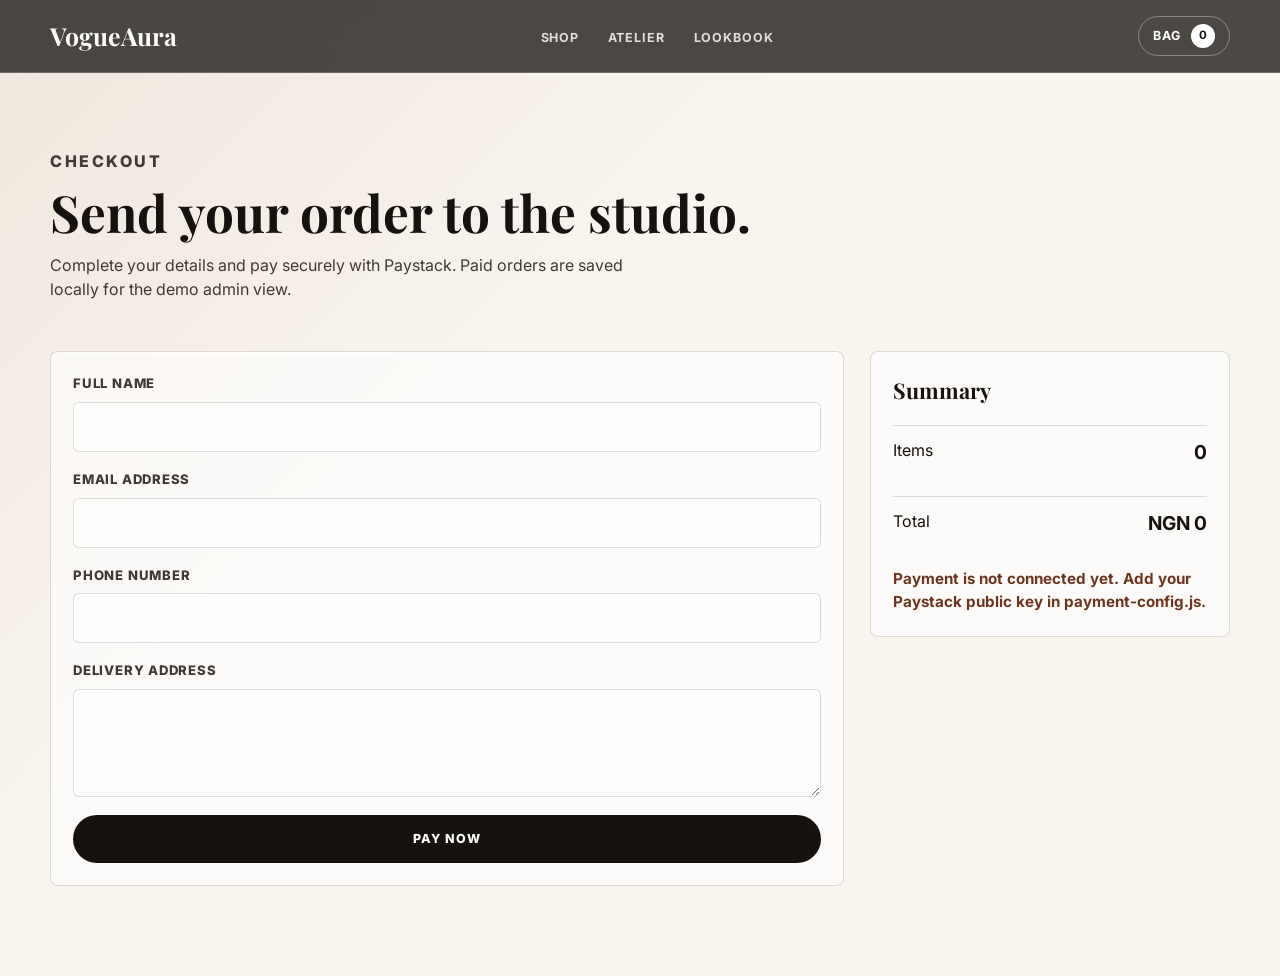
==== checkout.html @ c863e21b "Add files via upload" ====
<!DOCTYPE html>
<html lang="en">
<head>
  <meta charset="UTF-8">
  <meta name="viewport" content="width=device-width, initial-scale=1.0">
  <title>Checkout | VogueAura</title>
  <link rel="preconnect" href="https://fonts.googleapis.com">
  <link rel="preconnect" href="https://fonts.gstatic.com" crossorigin>
  <link href="https://fonts.googleapis.com/css2?family=Inter:wght@400;500;600;700&family=Playfair+Display:wght@600;700&display=swap" rel="stylesheet">
  <link rel="stylesheet" href="style.css">
  <script src="payment-config.js"></script>
</head>
<body class="page-shell">
  <nav class="navbar" aria-label="Primary navigation">
    <div class="container nav-container">
      <a class="logo" href="index.html">VogueAura</a>
      <ul class="nav-links">
        <li><a href="index.html#shop">Shop</a></li>
        <li><a href="index.html#about">Atelier</a></li>
        <li><a href="index.html#gallery">Lookbook</a></li>
      </ul>
      <a class="bag-link" href="cart.html" aria-label="View cart">
        <span>Bag</span>
        <strong id="cart-count">0</strong>
      </a>
    </div>
  </nav>

  <main>
    <section class="page-hero">
      <div class="container">
        <p class="section-kicker">Checkout</p>
        <h1>Send your order to the studio.</h1>
        <p>Complete your details and pay securely with Paystack. Paid orders are saved locally for the demo admin view.</p>
      </div>
    </section>

    <section class="container checkout-layout">
      <form class="panel checkout-form" id="checkout-form">
        <label>
          Full Name
          <input type="text" name="name" autocomplete="name" required>
        </label>
        <label>
          Email Address
          <input type="email" name="email" autocomplete="email" required>
        </label>
        <label>
          Phone Number
          <input type="tel" name="phone" autocomplete="tel" required>
        </label>
        <label>
          Delivery Address
          <textarea name="address" autocomplete="street-address" required></textarea>
        </label>
        <button type="submit" class="btn btn-dark" id="pay-button">Pay Now</button>
      </form>

      <aside class="panel summary" aria-label="Checkout summary">
        <h2>Summary</h2>
        <div class="summary-line">
          <span>Items</span>
          <strong id="item-total">0</strong>
        </div>
        <div class="summary-line">
          <span>Total</span>
          <strong id="cart-total">NGN 0</strong>
        </div>
        <p class="summary-note" id="checkout-note">Payment connects securely through Paystack.</p>
      </aside>
    </section>
  </main>

  <script>
    const cart = JSON.parse(localStorage.getItem("cart")) || [];
    const cartCount = document.getElementById("cart-count");
    const itemTotal = document.getElementById("item-total");
    const cartTotal = document.getElementById("cart-total");
    const checkoutNote = document.getElementById("checkout-note");
    const payButton = document.getElementById("pay-button");
    const formatMoney = (value) => "NGN " + Number(value).toLocaleString("en-NG");
    const count = cart.reduce((sum, item) => sum + item.quantity, 0);
    const total = cart.reduce((sum, item) => sum + item.price * item.quantity, 0);
    const paymentConfig = window.VOGUEAURA_PAYMENT || {};
    const paystackKey = (paymentConfig.paystackPublicKey || "").trim();
    const currency = paymentConfig.currency || "NGN";
    const isConnected = /^pk_(test|live)_/i.test(paystackKey);

    cartCount.textContent = count;
    itemTotal.textContent = count;
    cartTotal.textContent = formatMoney(total);

    if (!isConnected) {
      checkoutNote.textContent = "Payment is not connected yet. Add your Paystack public key in payment-config.js.";
      checkoutNote.classList.add("summary-note-warning");
    }

    const setPaymentState = (message, isBusy = false, isWarning = false) => {
      checkoutNote.textContent = message;
      checkoutNote.classList.toggle("summary-note-warning", isWarning);
      payButton.disabled = isBusy;
      payButton.textContent = isBusy ? "Connecting..." : "Pay Now";
    };

    document.getElementById("checkout-form").addEventListener("submit", async function(event) {
      event.preventDefault();

      if (cart.length === 0) {
        alert("Your bag is empty.");
        return;
      }

      const name = this.name.value;
      const email = this.email.value;
      const phone = this.phone.value;
      const address = this.address.value;
      const reference = "VA-" + Date.now();
      const order = {
        id: "VA-" + Date.now().toString().slice(-6),
        name,
        email,
        phone,
        address,
        cart,
        total,
        reference,
        status: "paid",
        date: new Date().toISOString()
      };

      const storeOrder = (reference) => {
        const orders = JSON.parse(localStorage.getItem("orders")) || [];
        orders.unshift({ ...order, reference });
        localStorage.setItem("orders", JSON.stringify(orders));
        localStorage.removeItem("cart");
        window.location.href = "admin.html";
      };

      const loadPaystack = () => new Promise((resolve, reject) => {
        if (window.Paystack) {
          resolve();
          return;
        }

        const script = document.createElement("script");
        script.src = "https://js.paystack.co/v2/inline.js";
        script.async = true;
        script.onload = resolve;
        script.onerror = reject;
        document.head.appendChild(script);
      });

      if (!isConnected) {
        setPaymentState("Payment is not connected yet. Add your Paystack public key in payment-config.js.", false, true);
        return;
      }

      try {
        setPaymentState("Connecting to Paystack...", true);
        await loadPaystack();

        const popup = new Paystack();
        popup.newTransaction({
          key: paystackKey,
          email,
          firstname: name.split(" ")[0] || name,
          lastname: name.split(" ").slice(1).join(" "),
          phone,
          amount: total * 100,
          currency,
          reference,
          metadata: {
            customer_name: name,
            delivery_address: address,
            items: cart.map((item) => ({
              name: item.name,
              quantity: item.quantity,
              price: item.price
            }))
          },
          onSuccess: (transaction) => storeOrder(transaction.reference || reference),
          onCancel: () => setPaymentState("Payment cancelled. You can try again when ready.", false, true),
          onError: () => setPaymentState("Could not connect to Paystack. Check your internet and try again.", false, true)
        });
      } catch (error) {
        setPaymentState("Could not connect to Paystack. Check your internet and try again.", false, true);
      }
    });
  </script>
</body>
</html>
---- style.css ----
:root {
  --ink: #15120f;
  --ink-soft: #403934;
  --paper: #f8f4ee;
  --paper-deep: #ede3d8;
  --white: #ffffff;
  --copper: #a8643f;
  --copper-dark: #6d351f;
  --sage: #7b8373;
  --line: rgba(21, 18, 15, 0.14);
  --shadow: 0 22px 70px rgba(30, 24, 18, 0.14);
  --radius: 8px;
  --sans: "Inter", Arial, sans-serif;
  --serif: "Playfair Display", Georgia, serif;
}

* {
  box-sizing: border-box;
}

html {
  scroll-behavior: smooth;
}

body {
  margin: 0;
  background: var(--paper);
  color: var(--ink);
  font-family: var(--sans);
  line-height: 1.5;
}

img {
  display: block;
  max-width: 100%;
}

a {
  color: inherit;
}

button,
input,
textarea {
  font: inherit;
}

.container {
  width: min(1180px, calc(100% - 40px));
  margin: 0 auto;
}

.navbar {
  position: sticky;
  top: 0;
  z-index: 20;
  border-bottom: 1px solid rgba(255, 255, 255, 0.2);
  background: rgba(21, 18, 15, 0.76);
  color: var(--white);
  backdrop-filter: blur(18px);
}

.nav-container {
  display: flex;
  min-height: 72px;
  align-items: center;
  justify-content: space-between;
  gap: 28px;
}

.logo {
  font-family: var(--serif);
  font-size: 1.55rem;
  font-weight: 700;
  text-decoration: none;
}

.nav-links {
  display: flex;
  align-items: center;
  gap: 28px;
  padding: 0;
  margin: 0;
  list-style: none;
}

.nav-links a,
.bag-link,
.text-link,
.site-footer a {
  font-size: 0.78rem;
  font-weight: 700;
  letter-spacing: 0.08em;
  text-transform: uppercase;
  text-decoration: none;
}

.nav-links a {
  opacity: 0.82;
  transition: opacity 180ms ease, color 180ms ease;
}

.nav-links a:hover {
  color: #f0c7ad;
  opacity: 1;
}

.bag-link {
  display: inline-flex;
  align-items: center;
  gap: 10px;
  min-height: 40px;
  padding: 0 14px;
  border: 1px solid rgba(255, 255, 255, 0.34);
  border-radius: 999px;
  transition: background 180ms ease, border-color 180ms ease;
}

.bag-link:hover {
  border-color: rgba(255, 255, 255, 0.74);
  background: rgba(255, 255, 255, 0.08);
}

.bag-link strong {
  display: grid;
  min-width: 24px;
  height: 24px;
  place-items: center;
  border-radius: 50%;
  background: var(--white);
  color: var(--ink);
  font-size: 0.72rem;
}

.hero {
  position: relative;
  display: flex;
  min-height: calc(100svh - 72px);
  align-items: center;
  overflow: hidden;
  background-image: url("https://images.unsplash.com/photo-1483985988355-763728e1935b?auto=format&fit=crop&w=1800&q=85");
  background-position: center;
  background-size: cover;
  color: var(--white);
}

.hero-shade {
  position: absolute;
  inset: 0;
  background:
    linear-gradient(90deg, rgba(10, 8, 7, 0.78), rgba(10, 8, 7, 0.42) 48%, rgba(10, 8, 7, 0.08)),
    linear-gradient(0deg, rgba(10, 8, 7, 0.46), transparent 34%);
}

.hero-content {
  position: relative;
  z-index: 1;
  max-width: 1180px;
  margin: 0 auto;
  padding: 94px 0 118px;
}

.hero-line,
.section-heading p,
.section-kicker {
  margin: 0 0 14px;
  color: var(--copper);
  font-size: 0.76rem;
  font-weight: 800;
  letter-spacing: 0.16em;
  text-transform: uppercase;
}

.hero-line {
  color: #f1c6aa;
}

.hero h1 {
  max-width: 760px;
  margin: 0;
  font-family: var(--serif);
  font-size: clamp(3.6rem, 8vw, 7.7rem);
  font-weight: 700;
  line-height: 0.9;
}

.hero-content > p:not(.hero-line) {
  max-width: 560px;
  margin: 28px 0 0;
  color: rgba(255, 255, 255, 0.86);
  font-size: clamp(1.02rem, 1.8vw, 1.3rem);
}

.hero-actions {
  display: flex;
  flex-wrap: wrap;
  align-items: center;
  gap: 24px;
  margin-top: 36px;
}

.btn {
  display: inline-flex;
  min-height: 48px;
  align-items: center;
  justify-content: center;
  border: 0;
  border-radius: 999px;
  cursor: pointer;
  font-size: 0.78rem;
  font-weight: 800;
  letter-spacing: 0.08em;
  line-height: 1;
  text-decoration: none;
  text-transform: uppercase;
  transition: transform 180ms ease, background 180ms ease, color 180ms ease, box-shadow 180ms ease;
}

.btn:hover {
  transform: translateY(-2px);
}

.btn-light {
  padding: 0 26px;
  background: var(--white);
  color: var(--ink);
}

.btn-dark {
  padding: 0 24px;
  background: var(--ink);
  color: var(--white);
}

.text-link {
  color: rgba(255, 255, 255, 0.86);
}

.text-link-dark {
  color: var(--ink);
}

.hero-note {
  position: absolute;
  right: 32px;
  bottom: 26px;
  z-index: 1;
  display: flex;
  gap: 10px;
  color: rgba(255, 255, 255, 0.84);
  font-size: 0.76rem;
  font-weight: 700;
  letter-spacing: 0.08em;
  text-transform: uppercase;
}

.hero-note span {
  padding: 10px 12px;
  border: 1px solid rgba(255, 255, 255, 0.28);
  border-radius: 999px;
  background: rgba(0, 0, 0, 0.18);
}

.section-band {
  padding: 104px 0;
}

.section-heading {
  display: grid;
  max-width: 760px;
  gap: 12px;
  margin-bottom: 42px;
}

.section-heading h2,
.brand-about h2,
.page-hero h1 {
  margin: 0;
  font-family: var(--serif);
  font-size: clamp(2.2rem, 4vw, 4.4rem);
  line-height: 0.98;
}

.section-heading span,
.about-copy p,
.empty-state,
.page-hero p {
  color: var(--ink-soft);
  font-size: 1rem;
}

.split-heading {
  max-width: none;
  grid-template-columns: minmax(0, 1fr) auto;
  align-items: end;
}

.product-grid {
  display: grid;
  grid-template-columns: repeat(3, minmax(0, 1fr));
  gap: 22px;
}

.product-card {
  display: grid;
  gap: 18px;
  padding: 12px;
  border: 1px solid var(--line);
  border-radius: var(--radius);
  background: rgba(255, 255, 255, 0.54);
  box-shadow: 0 1px 0 rgba(255, 255, 255, 0.8) inset;
  transition: transform 220ms ease, box-shadow 220ms ease, border-color 220ms ease;
}

.product-card:hover {
  transform: translateY(-5px);
  border-color: rgba(168, 100, 63, 0.42);
  box-shadow: var(--shadow);
}

.product-card img {
  width: 100%;
  aspect-ratio: 4 / 5;
  border-radius: 6px;
  object-fit: cover;
}

.product-info {
  display: flex;
  justify-content: space-between;
  gap: 14px;
  padding: 0 4px;
}

.product-info h3 {
  margin: 0 0 4px;
  font-family: var(--serif);
  font-size: 1.32rem;
  line-height: 1;
}

.product-info p {
  margin: 0;
  color: var(--ink-soft);
  font-size: 0.9rem;
}

.price {
  flex: 0 0 auto;
  color: var(--copper-dark) !important;
  font-weight: 800;
}

.add-to-cart {
  min-height: 44px;
  border: 1px solid var(--ink);
  border-radius: 999px;
  background: transparent;
  color: var(--ink);
  cursor: pointer;
  font-size: 0.76rem;
  font-weight: 800;
  letter-spacing: 0.08em;
  text-transform: uppercase;
  transition: background 180ms ease, color 180ms ease, transform 180ms ease;
}

.add-to-cart:hover {
  background: var(--ink);
  color: var(--white);
  transform: translateY(-1px);
}

.brand-about {
  padding: 96px 0;
  background: var(--ink);
  color: var(--white);
}

.about-layout {
  display: grid;
  grid-template-columns: minmax(0, 0.92fr) minmax(320px, 0.78fr);
  gap: 70px;
  align-items: start;
}

.about-copy p {
  margin: 0;
  color: rgba(255, 255, 255, 0.72);
}

.proof-grid {
  display: grid;
  grid-template-columns: repeat(3, 1fr);
  gap: 14px;
  margin: 32px 0 0;
}

.proof-grid div {
  padding-top: 18px;
  border-top: 1px solid rgba(255, 255, 255, 0.18);
}

.proof-grid dt {
  font-family: var(--serif);
  font-size: 2rem;
  line-height: 1;
}

.proof-grid dd {
  margin: 8px 0 0;
  color: rgba(255, 255, 255, 0.62);
  font-size: 0.82rem;
}

.instagram {
  background: var(--paper-deep);
}

.instagram-grid {
  display: grid;
  grid-template-columns: 1.1fr 0.8fr 1fr 0.9fr;
  gap: 16px;
  align-items: stretch;
}

.instagram-grid img {
  width: 100%;
  height: 440px;
  border-radius: var(--radius);
  object-fit: cover;
}

.instagram-grid img:nth-child(even) {
  margin-top: 44px;
}

.site-footer {
  padding: 34px 0;
  background: var(--ink);
  color: rgba(255, 255, 255, 0.72);
}

.footer-layout {
  display: flex;
  align-items: center;
  justify-content: space-between;
  gap: 20px;
}

.site-footer p {
  margin: 0;
  color: var(--white);
  font-family: var(--serif);
  font-size: 1.4rem;
}

.site-footer span {
  font-size: 0.9rem;
}

.site-footer a {
  color: var(--white);
}

.toast {
  position: fixed;
  right: 24px;
  bottom: 24px;
  z-index: 40;
  max-width: min(360px, calc(100vw - 48px));
  padding: 14px 18px;
  border-radius: var(--radius);
  background: var(--ink);
  color: var(--white);
  box-shadow: var(--shadow);
  font-size: 0.9rem;
  opacity: 0;
  pointer-events: none;
  transform: translateY(12px);
  transition: opacity 180ms ease, transform 180ms ease;
}

.toast.is-visible {
  opacity: 1;
  transform: translateY(0);
}

.page-shell {
  min-height: 100svh;
  background:
    linear-gradient(135deg, rgba(168, 100, 63, 0.1), transparent 38%),
    var(--paper);
}

.page-hero {
  padding: 76px 0 34px;
}

.page-hero p {
  max-width: 620px;
}

.cart-layout,
.checkout-layout,
.orders-layout {
  display: grid;
  grid-template-columns: minmax(0, 1fr) 360px;
  gap: 26px;
  align-items: start;
  padding-bottom: 90px;
}

.panel {
  border: 1px solid var(--line);
  border-radius: var(--radius);
  background: rgba(255, 255, 255, 0.64);
  box-shadow: 0 1px 0 rgba(255, 255, 255, 0.9) inset;
}

.cart-items,
.orders-list {
  display: grid;
  gap: 14px;
}

.cart-row,
.order-card {
  display: grid;
  gap: 18px;
  padding: 16px;
}

.cart-row {
  grid-template-columns: 98px minmax(0, 1fr) auto;
  align-items: center;
}

.cart-row + .cart-row,
.order-card + .order-card {
  border-top: 1px solid var(--line);
}

.cart-row img,
.order-item img {
  width: 98px;
  aspect-ratio: 1;
  border-radius: 6px;
  object-fit: cover;
}

.cart-row h3,
.summary h2,
.order-card h3 {
  margin: 0;
  font-family: var(--serif);
  font-size: 1.35rem;
}

.cart-row p,
.order-card p {
  margin: 4px 0 0;
  color: var(--ink-soft);
}

.quantity-control {
  display: inline-flex;
  overflow: hidden;
  border: 1px solid var(--line);
  border-radius: 999px;
}

.quantity-control button {
  width: 38px;
  height: 36px;
  border: 0;
  background: transparent;
  cursor: pointer;
  font-weight: 800;
}

.quantity-control span {
  display: grid;
  min-width: 38px;
  place-items: center;
  font-weight: 800;
}

.remove-btn {
  border: 0;
  background: transparent;
  color: var(--copper-dark);
  cursor: pointer;
  font-size: 0.74rem;
  font-weight: 800;
  letter-spacing: 0.08em;
  text-transform: uppercase;
}

.summary,
.checkout-form {
  position: sticky;
  top: 98px;
  display: grid;
  gap: 18px;
  padding: 22px;
}

.summary-line {
  display: flex;
  justify-content: space-between;
  gap: 20px;
  padding: 12px 0;
  border-top: 1px solid var(--line);
}

.summary-line strong {
  font-size: 1.2rem;
}

.summary-note {
  margin: 0;
  color: var(--ink-soft);
  font-size: 0.95rem;
}

.summary-note-warning {
  color: var(--copper-dark);
  font-weight: 700;
}

.btn:disabled {
  cursor: not-allowed;
  opacity: 0.62;
  transform: none;
}

.checkout-form label {
  display: grid;
  gap: 8px;
  color: var(--ink-soft);
  font-size: 0.82rem;
  font-weight: 800;
  letter-spacing: 0.06em;
  text-transform: uppercase;
}

.checkout-form input,
.checkout-form textarea {
  width: 100%;
  min-height: 48px;
  border: 1px solid var(--line);
  border-radius: 6px;
  background: rgba(255, 255, 255, 0.72);
  color: var(--ink);
  padding: 12px 14px;
  font-size: 1rem;
  text-transform: none;
}

.checkout-form textarea {
  min-height: 108px;
  resize: vertical;
}

.empty-state {
  padding: 42px;
  text-align: center;
}

.order-item {
  display: flex;
  gap: 14px;
  align-items: center;
  padding: 12px 0;
  border-top: 1px solid var(--line);
}

.order-meta {
  display: flex;
  flex-wrap: wrap;
  gap: 12px;
  color: var(--ink-soft);
  font-size: 0.9rem;
}

@media (prefers-reduced-motion: reduce) {
  *,
  *::before,
  *::after {
    scroll-behavior: auto !important;
    transition-duration: 0.01ms !important;
    animation-duration: 0.01ms !important;
  }
}

@media (max-width: 900px) {
  .nav-links {
    display: none;
  }

  .hero {
    min-height: 82svh;
  }

  .hero-content {
    padding: 70px 0 118px;
  }

  .hero-note {
    left: 20px;
    right: 20px;
    flex-wrap: wrap;
  }

  .product-grid,
  .about-layout,
  .split-heading,
  .cart-layout,
  .checkout-layout,
  .orders-layout {
    grid-template-columns: 1fr;
  }

  .summary,
  .checkout-form {
    position: static;
  }

  .instagram-grid {
    grid-template-columns: repeat(2, minmax(0, 1fr));
  }

  .instagram-grid img {
    height: 300px;
  }
}

@media (max-width: 620px) {
  .container {
    width: min(100% - 28px, 1180px);
  }

  .nav-container {
    min-height: 64px;
  }

  .logo {
    font-size: 1.28rem;
  }

  .bag-link span {
    display: none;
  }

  .hero h1 {
    font-size: clamp(3rem, 15vw, 4rem);
  }

  .hero-note {
    display: none;
  }

  .section-band,
  .brand-about {
    padding: 72px 0;
  }

  .product-grid,
  .proof-grid,
  .instagram-grid {
    grid-template-columns: 1fr;
  }

  .instagram-grid img,
  .instagram-grid img:nth-child(even) {
    height: 360px;
    margin-top: 0;
  }

  .footer-layout,
  .cart-row {
    align-items: flex-start;
    grid-template-columns: 1fr;
  }

  .footer-layout {
    flex-direction: column;
  }

  .cart-row img {
    width: 100%;
    aspect-ratio: 16 / 11;
  }
}
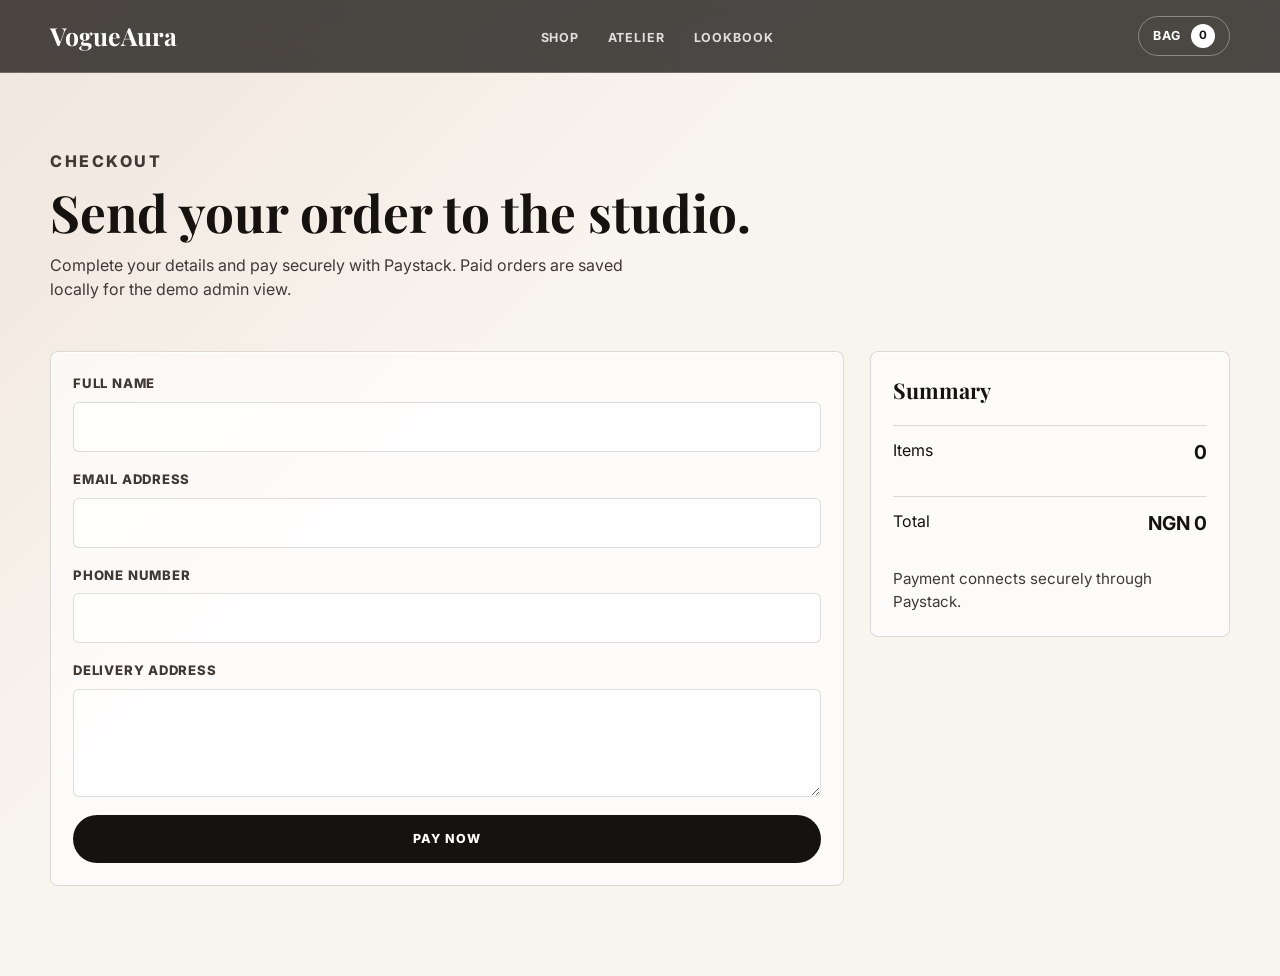
==== commit 40f99c03: "Update checkout.html" ====
--- a/checkout.html
+++ b/checkout.html
@@ -8,7 +8,12 @@
   <link rel="preconnect" href="https://fonts.gstatic.com" crossorigin>
   <link href="https://fonts.googleapis.com/css2?family=Inter:wght@400;500;600;700&family=Playfair+Display:wght@600;700&display=swap" rel="stylesheet">
   <link rel="stylesheet" href="style.css">
-  <script src="payment-config.js"></script>
+  <script>
+    window.VOGUEAURA_PAYMENT = {
+  paystackPublicKey: "pk_test_c799bf15e9ea42a05c7fa4ed29a69e3f2acfafd7",
+  currency: "NGN"
+};
+  </script>
 </head>
 <body class="page-shell">
   <nav class="navbar" aria-label="Primary navigation">
@@ -137,18 +142,20 @@
       };
 
       const loadPaystack = () => new Promise((resolve, reject) => {
-        if (window.Paystack) {
-          resolve();
-          return;
-        }
-
-        const script = document.createElement("script");
-        script.src = "https://js.paystack.co/v2/inline.js";
-        script.async = true;
-        script.onload = resolve;
-        script.onerror = reject;
-        document.head.appendChild(script);
-      });
+  if (window.PaystackPop) {
+    resolve();
+    return;
+  }
+
+  const script = document.createElement("script");
+  script.src = "https://js.paystack.co/v1/inline.js";
+  script.async = true;
+
+  script.onload = () => resolve();
+  script.onerror = () => reject();
+
+  document.body.appendChild(script);
+});
 
       if (!isConnected) {
         setPaymentState("Payment is not connected yet. Add your Paystack public key in payment-config.js.", false, true);
@@ -159,31 +166,47 @@
         setPaymentState("Connecting to Paystack...", true);
         await loadPaystack();
 
-        const popup = new Paystack();
-        popup.newTransaction({
-          key: paystackKey,
-          email,
-          firstname: name.split(" ")[0] || name,
-          lastname: name.split(" ").slice(1).join(" "),
-          phone,
-          amount: total * 100,
-          currency,
-          reference,
-          metadata: {
-            customer_name: name,
-            delivery_address: address,
-            items: cart.map((item) => ({
-              name: item.name,
-              quantity: item.quantity,
-              price: item.price
-            }))
-          },
-          onSuccess: (transaction) => storeOrder(transaction.reference || reference),
-          onCancel: () => setPaymentState("Payment cancelled. You can try again when ready.", false, true),
-          onError: () => setPaymentState("Could not connect to Paystack. Check your internet and try again.", false, true)
-        });
+        PaystackPop.setup({
+  key: paystackKey,
+  email,
+  firstname: name.split(" ")[0] || name,
+  lastname: name.split(" ").slice(1).join(" "),
+  phone,
+
+  amount: total * 100,
+  currency: currency,
+  ref: reference,
+
+  metadata: {
+    customer_name: name,
+    delivery_address: address,
+    items: cart.map((item) => ({
+      name: item.name,
+      quantity: item.quantity,
+      price: item.price
+    }))
+  },
+
+  callback: function(response) {
+    storeOrder(response.reference || reference);
+  },
+
+  onClose: function() {
+    setPaymentState(
+      "Payment cancelled. You can try again when ready.",
+      false,
+      true
+    );
+  }
+}).openIframe();
       } catch (error) {
-        setPaymentState("Could not connect to Paystack. Check your internet and try again.", false, true);
+        console.error(error);
+
+        setPaymentState(
+          "Could not connect to Paystack. Check your internet and try again.",
+          false,
+          true
+        );
       }
     });
   </script>
